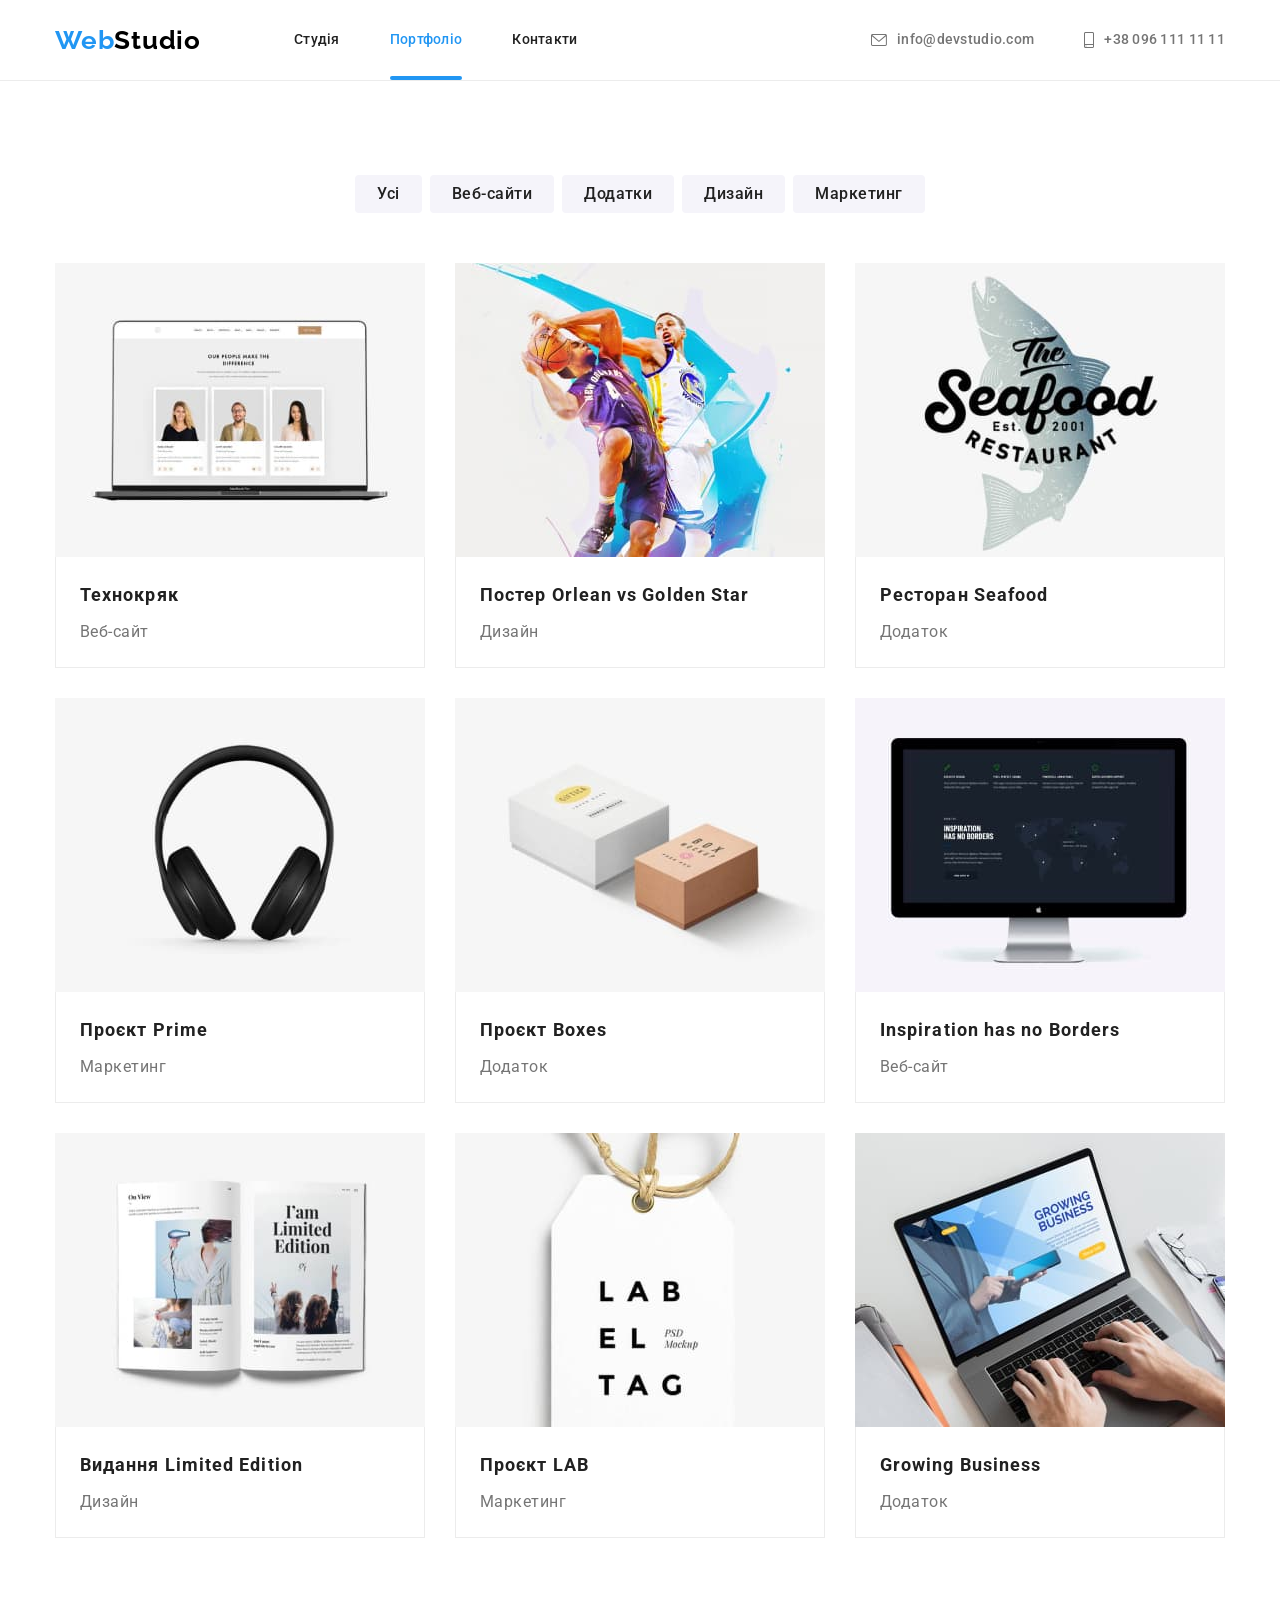
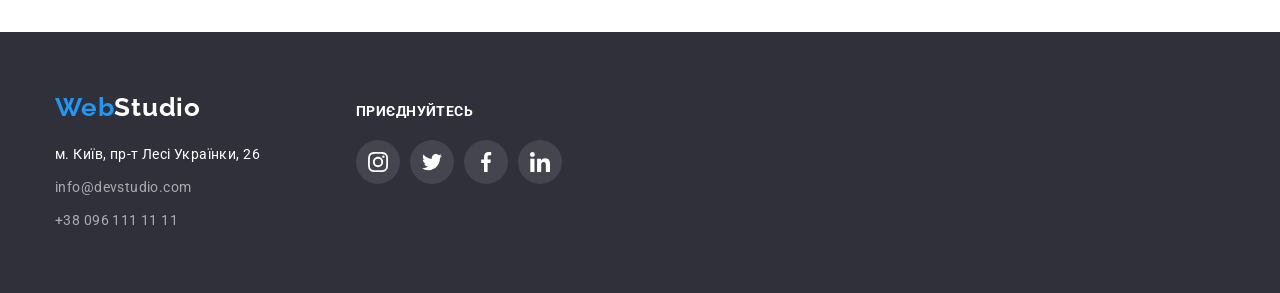
==== portfolio.html @ fbaf33d3 "Initial commit" ====
<!DOCTYPE html>
<html lang="uk">
  <head>
    <meta charset="UTF-8" />
    <meta http-equiv="X-UA-Compatible" content="IE=edge" />
    <meta name="viewport" content="width=device-width, initial-scale=1.0" />
    <title>Студія</title>
    <link rel="preconnect" href="https://fonts.googleapis.com" />
    <link rel="preconnect" href="https://fonts.gstatic.com" crossorigin />
    <link
      href="https://fonts.googleapis.com/css2?family=Raleway:wght@700&family=Roboto:wght@400;500;700;900&display=swap"
      rel="stylesheet"
    />
    <link
      rel="stylesheet"
      href="https://cdnjs.cloudflare.com/ajax/libs/modern-normalize/1.1.0/modern-normalize.css"
      integrity="sha512-Y0MM+V6ymRKN2zStTqzQ227DWhhp4Mzdo6gnlRnuaNCbc+YN/ZH0sBCLTM4M0oSy9c9VKiCvd4Jk44aCLrNS5Q=="
      crossorigin="anonymous"
      referrerpolicy="no-referrer"
    />
    <link rel="stylesheet" href="./css/styles.css" />
  </head>
  <body>
    <header class="header">
      <div class="container header-container">
        <nav class="site-nav">
          <a href="./index.html" class="logo header-logo"
            ><span class="logo-web">Web</span>Studio</a
          >
          <ul class="header-list">
            <li><a href="./index.html" class="link-nav">Студія</a></li>
            <li>
              <a href="./portfolio.html" class="link-nav current">Портфоліо</a>
            </li>
            <li><a href="#" class="link-nav">Контакти</a></li>
          </ul>
        </nav>
        <ul class="header-contacts">
          <li>
            <a href="mailto:info@devstudio.com" class="link-auth">
              <svg class="header-icon" width="16" height="12">
                <use href="./images/symbol-defs.svg#envelope"></use>
              </svg>
              info@devstudio.com</a
            >
          </li>
          <li>
            <a href="tel:+380961111111" class="link-auth">
              <svg class="header-icon" width="10" height="16">
                <use href="./images/symbol-defs.svg#smartphone"></use>
              </svg>
              +38 096 111 11 11</a
            >
          </li>
        </ul>
      </div>
    </header>
    <main>
      <section class="portfolio-section section">
        <div class="container">
          <ul class="portfolio-button">
            <li><button type="button" class="sort-button">Усі</button></li>
            <li>
              <button type="button" class="sort-button">Веб-сайти</button>
            </li>
            <li><button type="button" class="sort-button">Додатки</button></li>
            <li><button type="button" class="sort-button">Дизайн</button></li>
            <li>
              <button type="button" class="sort-button">Маркетинг</button>
            </li>
          </ul>
          <ul class="portfolio-list card-set">
            <li class="portfolio-background card-set-item">
              <a href="#" class="portfolio">
                <div class="portfolio-thumb">
                  <img
                    src="./images/tehnokrack.jpg"
                    alt="Технокряк"
                    class="portfolio-photo"
                  />
                  <div class="overlay">
                    <p class="overlay-text">
                      Ресурс пропонує комплексні пропозиції з різним рівнем
                      функціоналу та сервісів. Все це дозволить відвідувачу
                      отримати вичерпні відомості про компанію чи приватну
                      особу.
                    </p>
                  </div>
                </div>
                <div class="portfolio-wrapper">
                  <h2 class="portfolio-title">Технокряк</h2>
                  <p class="portfolio-type">Веб-сайт</p>
                </div>
              </a>
            </li>
            <li class="portfolio-background card-set-item">
              <a href="#" class="portfolio">
                <div class="portfolio-thumb">
                  <img
                    src="./images/new_orlean_vs_golden_star.jpg"
                    alt="Постер New Orlean vs Golden Star"
                    class="portfolio-photo"
                  />
                  <div class="overlay">
                    <p class="overlay-text">
                      Lorem ipsum dolor sit, amet consectetur adipisicing elit.
                      Nemo provident maiores asperiores ad alias vel ipsa autem
                      veritatis officiis, tenetur voluptatem, mollitia sed
                      temporibus magnam possimus inventore dolor quam at?
                    </p>
                  </div>
                </div>
                <div class="portfolio-wrapper">
                  <h2 class="portfolio-title">
                    Постер<span lang="en"> Orlean vs Golden Star</span>
                  </h2>
                  <p class="portfolio-type">Дизайн</p>
                </div>
              </a>
            </li>
            <li class="portfolio-background card-set-item">
              <a href="#" class="portfolio">
                <div class="portfolio-thumb">
                  <img
                    src="./images/seafood.jpg"
                    alt="Ресторан Seafood"
                    class="portfolio-photo"
                  />
                  <div class="overlay">
                    <p class="overlay-text">
                      Lorem ipsum dolor sit, amet consectetur adipisicing elit.
                      Nemo provident maiores asperiores ad alias vel ipsa autem
                      veritatis officiis, tenetur voluptatem, mollitia sed
                      temporibus magnam possimus inventore dolor quam at?
                    </p>
                  </div>
                </div>
                <div class="portfolio-wrapper">
                  <h2 class="portfolio-title">
                    Ресторан<span lang="en"> Seafood</span>
                  </h2>
                  <p class="portfolio-type">Додаток</p>
                </div>
              </a>
            </li>
            <li class="portfolio-background card-set-item">
              <a href="#" class="portfolio">
                <div class="portfolio-thumb">
                  <img
                    src="./images/prime.jpg"
                    alt="Проєкт Prime"
                    class="portfolio-photo"
                  />
                  <div class="overlay">
                    <p class="overlay-text">
                      Lorem ipsum dolor sit, amet consectetur adipisicing elit.
                      Nemo provident maiores asperiores ad alias vel ipsa autem
                      veritatis officiis, tenetur voluptatem, mollitia sed
                      temporibus magnam possimus inventore dolor quam at?
                    </p>
                  </div>
                </div>
                <div class="portfolio-wrapper">
                  <h2 class="portfolio-title">
                    Проєкт<span lang="en"> Prime</span>
                  </h2>
                  <p class="portfolio-type">Маркетинг</p>
                </div>
              </a>
            </li>
            <li class="portfolio-background card-set-item">
              <a href="#" class="portfolio">
                <div class="portfolio-thumb">
                  <img
                    src="./images/boxes.jpg"
                    alt="Проєкт Boxes"
                    class="portfolio-photo"
                  />
                  <div class="overlay">
                    <p class="overlay-text">
                      Lorem ipsum dolor sit, amet consectetur adipisicing elit.
                      Nemo provident maiores asperiores ad alias vel ipsa autem
                      veritatis officiis, tenetur voluptatem, mollitia sed
                      temporibus magnam possimus inventore dolor quam at?
                    </p>
                  </div>
                </div>
                <div class="portfolio-wrapper">
                  <h2 class="portfolio-title">
                    Проєкт<span lang="en"> Boxes</span>
                  </h2>
                  <p class="portfolio-type">Додаток</p>
                </div>
              </a>
            </li>
            <li class="portfolio-background">
              <a href="#" class="portfolio">
                <div class="portfolio-thumb">
                  <img
                    src="./images/inspiration_has_no_borders.jpg"
                    alt="Видання Limited
                    Edition"
                    class="portfolio-photo"
                  />
                  <div class="overlay">
                    <p class="overlay-text">
                      Lorem ipsum dolor sit, amet consectetur adipisicing elit.
                      Nemo provident maiores asperiores ad alias vel ipsa autem
                      veritatis officiis, tenetur voluptatem, mollitia sed
                      temporibus magnam possimus inventore dolor quam at?
                    </p>
                  </div>
                </div>
                <div class="portfolio-wrapper">
                  <h2 class="portfolio-title" lang="en">
                    Inspiration has no Borders
                  </h2>
                  <p class="portfolio-type">Веб-сайт</p>
                </div>
              </a>
            </li>
            <li class="portfolio-background">
              <a href="#" class="portfolio">
                <div class="portfolio-thumb">
                  <img
                    src="./images/limited_edition.jpg"
                    alt="Видання Limited
                    Edition"
                    class="portfolio-photo"
                  />
                  <div class="overlay">
                    <p class="overlay-text">
                      Lorem ipsum dolor sit, amet consectetur adipisicing elit.
                      Nemo provident maiores asperiores ad alias vel ipsa autem
                      veritatis officiis, tenetur voluptatem, mollitia sed
                      temporibus magnam possimus inventore dolor quam at?
                    </p>
                  </div>
                </div>
                <div class="portfolio-wrapper">
                  <h2 class="portfolio-title">
                    Видання<span lang="en"> Limited Edition</span>
                  </h2>
                  <p class="portfolio-type">Дизайн</p>
                </div>
              </a>
            </li>
            <li class="portfolio-background card-set-item">
              <a href="#" class="portfolio">
                <div class="portfolio-thumb">
                  <img
                    src="./images/lab.jpg"
                    alt="Проєкт LAB"
                    class="portfolio-photo"
                  />
                  <div class="overlay">
                    <p class="overlay-text">
                      Lorem ipsum dolor sit, amet consectetur adipisicing elit.
                      Nemo provident maiores asperiores ad alias vel ipsa autem
                      veritatis officiis, tenetur voluptatem, mollitia sed
                      temporibus magnam possimus inventore dolor quam at?
                    </p>
                  </div>
                </div>
                <div class="portfolio-wrapper">
                  <h2 class="portfolio-title">Проєкт <span>LAB</span></h2>
                  <p class="portfolio-type">Маркетинг</p>
                </div>
              </a>
            </li>
            <li class="portfolio-background card-set-item">
              <a href="#" class="portfolio">
                <div class="portfolio-thumb">
                  <img
                    src="./images/growing_business.jpg"
                    alt="Growing Business"
                    class="portfolio-photo"
                  />
                  <div class="overlay">
                    <p class="overlay-text">
                      Lorem ipsum dolor sit, amet consectetur adipisicing elit.
                      Nemo provident maiores asperiores ad alias vel ipsa autem
                      veritatis officiis, tenetur voluptatem, mollitia sed
                      temporibus magnam possimus inventore dolor quam at?
                    </p>
                  </div>
                </div>
                <div class="portfolio-wrapper">
                  <h2 lang="en" class="portfolio-title">Growing Business</h2>
                  <p class="portfolio-type">Додаток</p>
                </div>
              </a>
            </li>
          </ul>
        </div>
      </section>
    </main>
    <footer>
      <div class="container">
        <div class="footer-links">
          <div>
            <a href="./index.html" class="logo footer-logo"
              ><span class="logo-web">Web</span
              ><span class="logo-studio">Studio</span></a
            >
            <address>
              <ul class="footer-list">
                <li class="footer-item">
                  <a
                    href="https://goo.gl/maps/CPtrU1FHBa2aNyZL9"
                    target="_blank"
                    rel="noopener noreferrer nofollow"
                    class="map"
                    >м. Київ, пр-т Лесі Українки, 26</a
                  >
                </li>
                <li class="footer-item">
                  <a href="mailto:info@devstudio.com" class="communication"
                    >info@devstudio.com</a
                  >
                </li>
                <li class="footer-item">
                  <a href="tel:+380961111111" class="communication"
                    >+38 096 111 11 11</a
                  >
                </li>
              </ul>
            </address>
          </div>
          <div>
            <h3 class="socials-title">приєднуйтесь</h3>
            <ul class="footer-socials">
              <li>
                <a
                  class="footer-socials-link"
                  href="https://www.instagram.com/"
                  target="_blank"
                  rel="noopener noreferrer nofollow"
                  aria-label="іконка instagram"
                >
                  <svg class="socials-icon" width="20" height="20">
                    <use href="./images/symbol-defs.svg#instagram"></use>
                  </svg>
                </a>
              </li>
              <li>
                <a
                  class="footer-socials-link"
                  href="https://twitter.com/"
                  target="_blank"
                  rel="noopener noreferrer nofollow"
                  aria-label="іконка twitter"
                >
                  <svg class="socials-icon" width="20" height="20">
                    <use href="./images/symbol-defs.svg#twitter"></use>
                  </svg>
                </a>
              </li>
              <li>
                <a
                  class="footer-socials-link"
                  href="https://www.facebook.com/"
                  target="_blank"
                  rel="noopener noreferrer nofollow"
                  aria-label="іконка facebook"
                >
                  <svg class="socials-icon" width="20" height="20">
                    <use href="./images/symbol-defs.svg#facebook"></use>
                  </svg>
                </a>
              </li>
              <li>
                <a
                  class="footer-socials-link"
                  href="https://www.linkedin.com/"
                  target="_blank"
                  rel="noopener noreferrer nofollow"
                  aria-label="іконка linkedin"
                >
                  <svg class="socials-icon" width="20" height="20">
                    <use href="./images/symbol-defs.svg#linkedin"></use>
                  </svg>
                </a>
              </li>
            </ul>
          </div>
        </div>
      </div>
    </footer>
  </body>
</html>
---- css/styles.css ----
:root {
  --color-link: #2196f3;
  --color-title: #212121;
  --color-text: #757575;
  --indent: 30px;
  --items: 4;
  --time-change: 250ms;
  --cubic-bezier: cubic-bezier(0.4, 0, 0.2, 1);
}
h1,
h2,
h3,
h4,
h5,
h6,
p {
  margin: 0;
}
ul {
  margin: 0;
  padding: 0;
  list-style: none;
}
img {
  display: block;
}

body {
  font-family: "roboto", sans-serif;
  background-color: #ffffff;
}
.container {
  width: 1200px;
  padding-right: 15px;
  padding-left: 15px;
  margin-right: auto;
  margin-left: auto;
}
.card-set {
  display: flex;
  flex-wrap: wrap;
  gap: var(--indent);
}
.card-set-item {
  flex-basis: calc(
    (100% - var(--indent) * (var(--items) - 1)) / (var(--items))
  );
}
.header {
  border-bottom: 1px solid #ececec;
}
.header-container {
  display: flex;
  align-items: center;
}
.site-nav {
  margin-right: auto;
  display: flex;
  align-items: center;
}
.header-logo {
  margin-right: 93px;
}
.logo {
  text-decoration: none;
  font-family: "raleway", sans-serif;
  font-weight: 700;
  font-size: 26px;
  line-height: 1.19;
  letter-spacing: 0.03em;
  color: #000000;
}
.logo-web {
  color: var(--color-link);
}
.header-list {
  display: flex;
  margin-left: auto;
  gap: 50px;
}
.link-nav {
  display: block;
  text-decoration: none;
  font-weight: 500;
  font-size: 14px;
  line-height: 1.14;
  letter-spacing: 0.02em;
  color: var(--color-title);
  padding-top: 32px;
  padding-bottom: 32px;
  position: relative;
  transition-property: color;
  transition-duration: 250ms;
  transition-timing-function: var(--cubic-bezier);
}
.link-nav:hover {
  color: var(--color-link);
}
.link-nav:focus {
  color: var(--color-link);
}
.current {
  color: var(--color-link);
}
.current::after {
  position: absolute;
  left: 0;
  bottom: 0;
  content: "";
  display: block;
  width: 100%;
  height: 4px;
  border-radius: 2px;
  background-color: var(--color-link);
}
.header-contacts {
  display: flex;
  gap: 50px;
}
.link-auth {
  display: flex;
  text-decoration: none;
  font-weight: 500;
  font-size: 14px;
  line-height: 1.14;
  letter-spacing: 0.02em;
  color: #757575;
  padding-top: 32px;
  padding-bottom: 32px;
  gap: 10px;
  align-items: center;
  transition-property: color;
  transition-duration: var(--time-change);
  transition-timing-function: var(--cubic-bezier);
}
.link-auth:hover {
  color: var(--color-link);
}
.link-auth:focus {
  color: var(--color-link);
}
.header-icon {
  fill: currentColor;
}
.hero-section {
  background-color: #2f303a;
  padding-top: 200px;
  padding-bottom: 200px;
  background-image: linear-gradient(
      to right,
      rgba(47, 48, 58, 0.4),
      rgba(47, 48, 58, 0.4)
    ),
    url(../images/hero_img.jpg);
  background-repeat: no-repeat;
  background-position: center;
}
.hero-title {
  color: #ffffff;
  font-weight: 900;
  font-size: 44px;
  line-height: 1.36;
  letter-spacing: 0.06em;
  text-transform: uppercase;
  width: 696px;
  text-align: center;
  margin: auto;
  margin-bottom: 30px;
}
.hero-section button {
  display: inline-block;
  padding: 10px 32px;
  min-width: 152px;
  font-family: inherit;
  color: #ffffff;
  font-weight: 700;
  font-size: 16px;
  line-height: 1.875;
  display: flex;
  align-items: center;
  text-align: center;
  letter-spacing: 0.06em;
  background-color: var(--color-link);
  cursor: pointer;
  border: 0;
  border-radius: 4px;
  margin: auto;
  transition-property: background-color;
  transition-duration: var(--time-change);
  transition-timing-function: var(--cubic-bezier);
}
.hero-section button:hover {
  background-color: #188ce8;
}
.hero-section button:active {
  background-color: #188ce8;
}
.section {
  padding-top: 94px;
  padding-bottom: 94px;
}
.benefits-list {
  display: flex;
  gap: var(--indent);
}
.benefits-icon-background {
  display: flex;
  justify-content: center;
  align-items: center;
  width: 270px;
  height: 120px;
  background-color: #f5f4fa;
  margin-bottom: 30px;
  border-radius: 4px;
}
.benefits-title {
  position: absolute;
  white-space: nowrap;
  width: 1px;
  height: 1px;
  overflow: hidden;
  border: 0;
  padding: 0;
  clip: rect(0 0 0 0);
  clip-path: inset(50%);
  margin: -1px;
}
.benefits {
  font-weight: 700;
  font-size: 14px;
  line-height: 1.14;
  letter-spacing: 0.03em;
  text-transform: uppercase;
  color: var(--color-title);
  margin-bottom: 10px;
}

.benefits-text {
  font-size: 14px;
  line-height: 1.71;
  letter-spacing: 0.03em;
  color: var(--color-text);
  width: 270px;
}
.service-section {
  padding-top: 0;
}
.servise-title {
  font-weight: 700;
  font-size: 36px;
  line-height: 1.17;
  letter-spacing: 0.03em;
  color: var(--color-title);
  margin-bottom: 50px;
  text-align: center;
}
.service-list {
  display: flex;
  gap: var(--indent);
}
.service {
  position: relative;
}
.service-text {
  position: absolute;
  bottom: 0;
  width: 100%;
  height: 70px;
  font-weight: 700;
  font-size: 14px;
  line-height: 1.14;
  letter-spacing: 0.03em;
  text-transform: uppercase;
  display: flex;
  align-items: center;
  justify-content: center;
  color: #ffffff;
  background-color: rgba(47, 48, 58, 0.8);
}
.team-section {
  background-color: #f5f4fa;
}
.team-title {
  font-weight: 700;
  font-size: 36px;
  line-height: 1.17;
  letter-spacing: 0.03em;
  color: var(--color-title);
  margin-bottom: 50px;
  text-align: center;
}

.team-wrapper {
  padding-top: 30px;
  padding-bottom: 30px;
  box-shadow: 0px 1px 3px rgba(0, 0, 0, 0.12), 0px 1px 1px rgba(0, 0, 0, 0.14),
    0px 2px 1px rgba(0, 0, 0, 0.2);
  border-radius: 0px 0px 4px 4px;
}
.team {
  font-weight: 500;
  font-size: 16px;
  line-height: 1.19;
  letter-spacing: 0.03em;
  color: var(--color-title);
  margin-bottom: 10px;
  text-align: center;
}
.team-profession {
  font-size: 16px;
  line-height: 1.19;
  letter-spacing: 0.03em;
  color: var(--color-text);
  text-align: center;
  margin-bottom: 16px;
}
.socials {
  display: flex;
  align-items: center;
  justify-content: center;
  gap: 10px;
}
.socials-link {
  display: flex;
  justify-content: center;
  align-items: center;
  width: 44px;
  height: 44px;
  border-radius: 50%;
  background-color: #ffffff;
  color: #afb1b8;
  transition-property: background-color color;
  transition-duration: var(--time-change);
  transition-timing-function: var(--cubic-bezier);
}
.socials-link:hover,
.socials-link:focus {
  background-color: var(--color-link);
  color: #ffffff;
}
.socials-icon {
  fill: currentColor;
}

.team-background {
  background-color: #ffffff;
}
.clients-title {
  font-weight: 700;
  font-size: 36px;
  line-height: 1.17;
  letter-spacing: 0.03em;
  color: var(--color-title);
  margin-bottom: 50px;
  text-align: center;
}
.clients {
  display: flex;
  align-items: center;
  justify-content: center;
  gap: 30px;
}
.clients-background {
  display: flex;
  align-items: center;
  justify-content: center;
  width: 170px;
  height: 92px;
  outline: 1px Solid #afb1b8;
  border-radius: 4px;
  color: #afb1b8;
  transition-property: outline color;
  transition-duration: var(--time-change);
  transition-timing-function: var(--cubic-bezier);
}
.clients-background:hover,
.clients-background:focus {
  color: var(--color-link);
  outline: 1px Solid var(--color-link);
}
.clients-icon {
  fill: currentColor;
}
footer {
  background-color: #2f303a;
  padding-top: 60px;
  padding-bottom: 60px;
}
.footer-logo {
  display: block;
  margin-bottom: 20px;
}
.logo-studio {
  color: #ffffff;
}
.footer-item:not(:last-child) {
  margin-bottom: 9px;
}
.footer-links {
  display: flex;
  align-items: baseline;
  gap: 70px;
}
address {
  min-width: 231px;
}
.map {
  text-decoration: none;
  font-style: normal;
  font-size: 14px;
  line-height: 1.71;
  letter-spacing: 0.03em;
  color: #ffffff;
  transition-property: color;
  transition-duration: var(--time-change);
  transition-timing-function: var(--cubic-bezier);
}
.map:hover {
  color: var(--color-link);
}
.map:focus {
  color: var(--color-link);
}
.communication {
  text-decoration: none;
  font-style: normal;
  font-size: 14px;
  line-height: 1.71;
  letter-spacing: 0.03em;
  color: rgba(255, 255, 255, 0.6);
  transition-property: color;
  transition-duration: var(--time-change);
  transition-timing-function: var(--cubic-bezier);
}
.communication:hover {
  color: var(--color-link);
}
.communication:focus {
  color: var(--color-link);
}
.footer-socials {
  display: flex;
  align-items: center;
  justify-content: center;
  gap: 10px;
}
.footer-socials-link {
  display: flex;
  justify-content: center;
  align-items: center;
  width: 44px;
  height: 44px;
  border-radius: 50%;
  background-color: rgba(255, 255, 255, 0.1);
  color: #ffffff;
  transition-property: background-color;
  transition-duration: var(--time-change);
  transition-timing-function: var(--cubic-bezier);
}
.footer-socials-link:hover,
.footer-socials-link:focus {
  background-color: var(--color-link);
}
.socials-title {
  font-weight: 700;
  font-size: 14px;
  text-transform: uppercase;
  line-height: 1.14;
  letter-spacing: 0.03em;
  color: #ffffff;
  margin-bottom: 20px;
}
.backdrop {
  position: fixed;
  top: 0;
  left: 0;
  width: 100%;
  height: 100%;
  background-color: rgba(0, 0, 0, 0.2);
  transition-duration: var(--time-change);
  transition-timing-function: var(--cubic-bezier);
}
.backdrop.is-hidden {
  opacity: 0;
  visibility: hidden;
  pointer-events: none;
}
.modal {
  position: absolute;
  top: 50%;
  left: 50%;
  transform: translate(-50%, -50%);
  width: 528px;
  height: 581px;
  background-color: #ffffff;
  border-radius: 4px;
  box-shadow: 0px 1px 3px rgba(0, 0, 0, 0.12), 0px 1px 1px rgba(0, 0, 0, 0.14),
    0px 2px 1px rgba(0, 0, 0, 0.2);
}
.modal-btn {
  position: absolute;
  top: 8px;
  right: 8px;
  padding: 0;
  display: inline-flex;
  align-items: center;
  justify-content: center;
  cursor: pointer;
  width: 30px;
  height: 30px;
  border-radius: 50%;
  border: 1px solid rgba(0, 0, 0, 0.1);
  background-color: #ffffff;
}
.modal-icon {
  fill: #000000;
}
.portfolio-button {
  display: flex;
  gap: 8px;
  margin-bottom: 50px;
  justify-content: center;
}
.sort-button {
  display: inline-block;
  padding: 6px 22px;
  font-family: inherit;
  font-weight: 500;
  font-size: 16px;
  line-height: 1.63;
  letter-spacing: 0.03em;
  color: #212121;
  background-color: #f5f4fa;
  cursor: pointer;
  border-radius: 4px;
  border: 0;
  transition-property: background-color color box-shadow;
  transition-duration: var(--time-change);
  transition-timing-function: var(--cubic-bezier);
}
.sort-button:hover {
  color: #ffffff;
  background-color: var(--color-link);
  box-shadow: 0px 3px 1px rgba(0, 0, 0, 0.1), 0px 1px 2px rgba(0, 0, 0, 0.08),
    0px 2px 2px rgba(0, 0, 0, 0.12);
}
.sort-button:focus {
  color: #ffffff;
  background-color: var(--color-link);
  box-shadow: 0px 3px 1px rgba(0, 0, 0, 0.1), 0px 1px 2px rgba(0, 0, 0, 0.08),
    0px 2px 2px rgba(0, 0, 0, 0.12);
}
.portfolio-list {
  --items: 9;
}
.portfolio-background {
  background-color: #ffffff;
  transition-property: box-shadow;
}
.portfolio-background:hover {
  box-shadow: 0px 1px 1px rgba(0, 0, 0, 0.12), 0px 4px 4px rgba(0, 0, 0, 0.06),
    1px 4px 6px rgba(0, 0, 0, 0.16);
  border-radius: 0px 0px 4px 4px;
}
.portfolio {
  text-decoration: none;
}
.portfolio-thumb {
  position: relative;
  overflow: hidden;
}
.overlay {
  position: absolute;
  top: 0;
  left: 0;
  transform: translateY(100%);
  width: 100%;
  height: 100%;
  padding-right: 24px;
  padding-left: 24px;
  display: flex;
  align-items: center;
  font-weight: 400;
  font-size: 18px;
  line-height: 1.56;
  letter-spacing: 0.03em;
  color: #ffffff;
  background-color: rgba(33, 150, 243, 0.9);
  transition-duration: var(--time-change);
  transition-timing-function: cubic-bezier(0.4, 0, 0.2, 1);
}
.portfolio:hover .overlay {
  transform: translateY(0);
}
.portfolio-wrapper {
  padding-top: 20px;
  padding-bottom: 20px;
  padding-left: 24px;
  padding-right: 24px;
  border: 1px solid #ececec;
  border-top: none;
}
.portfolio-title {
  font-weight: 700;
  font-size: 18px;
  line-height: 2;
  letter-spacing: 0.06em;
  color: var(--color-title);
  margin-bottom: 4px;
}
.portfolio-type {
  font-size: 16px;
  line-height: 1.88;
  letter-spacing: 0.03em;
  color: var(--color-text);
}
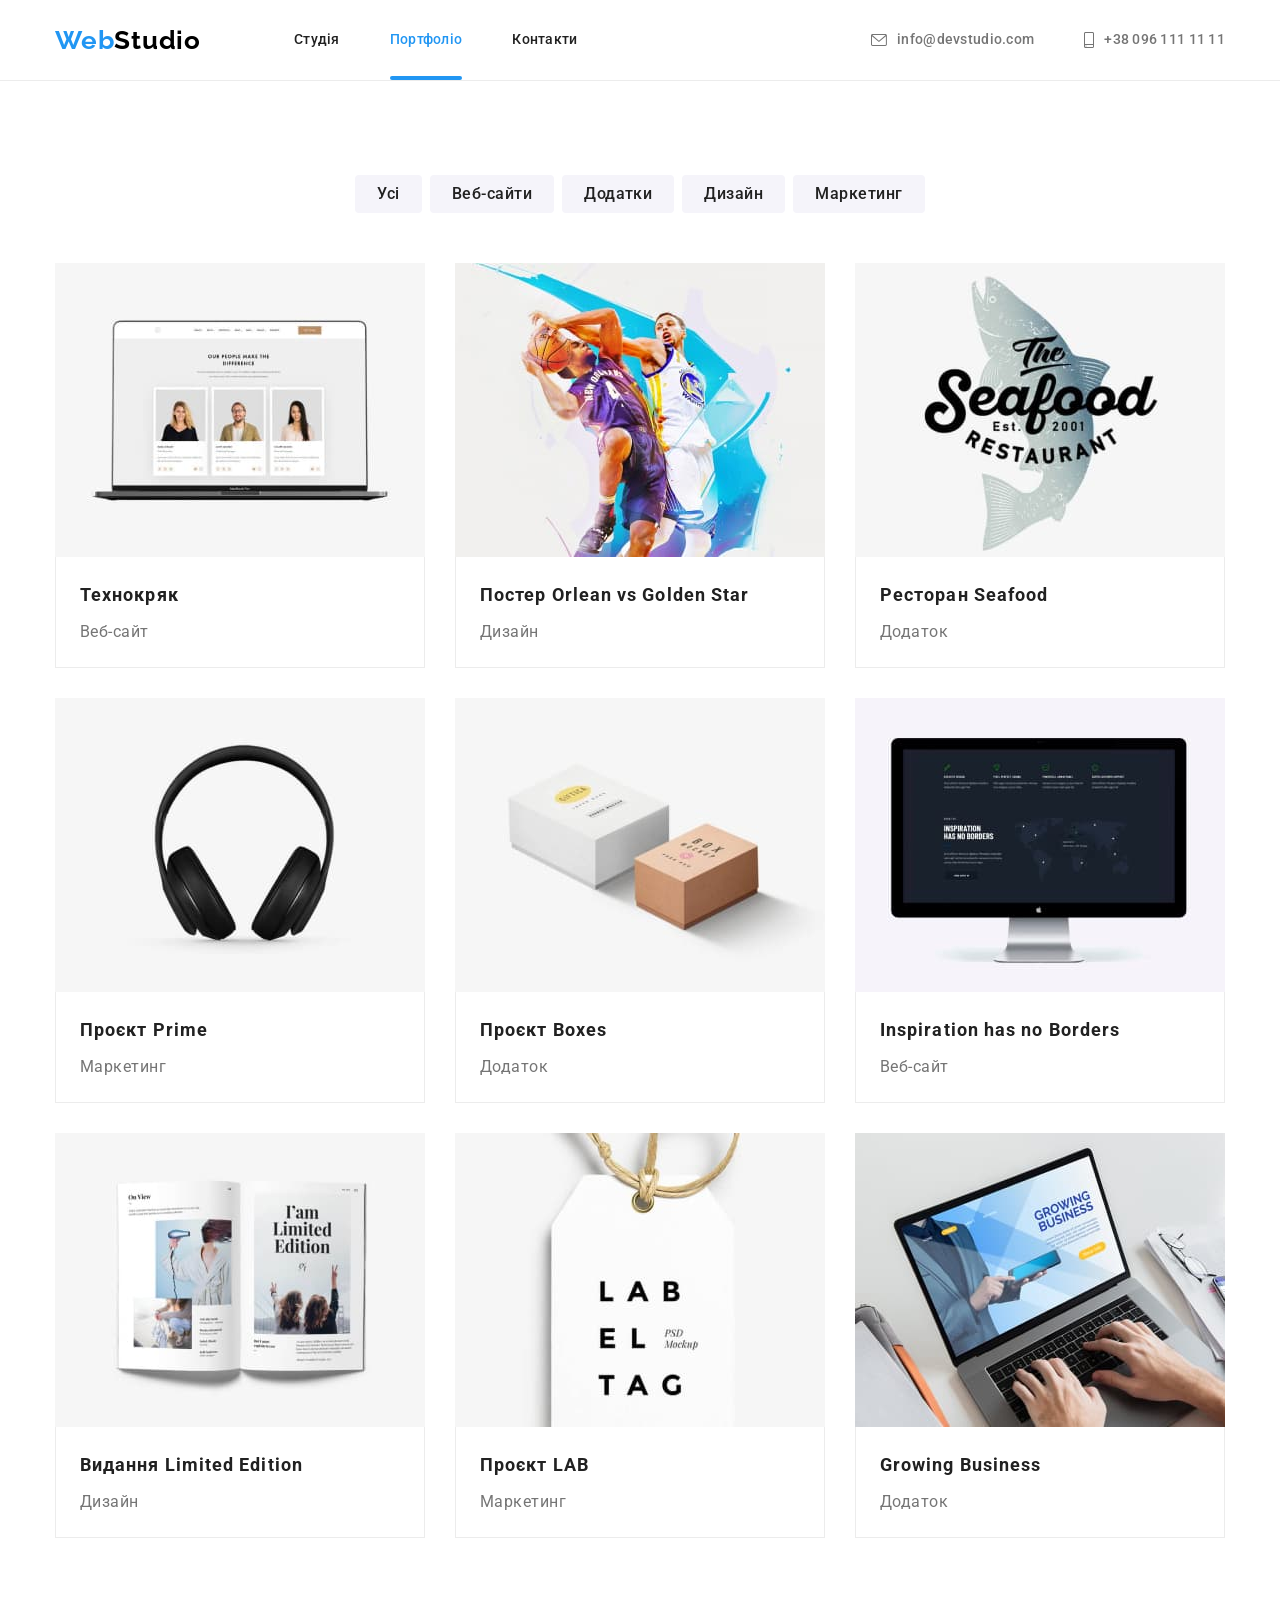
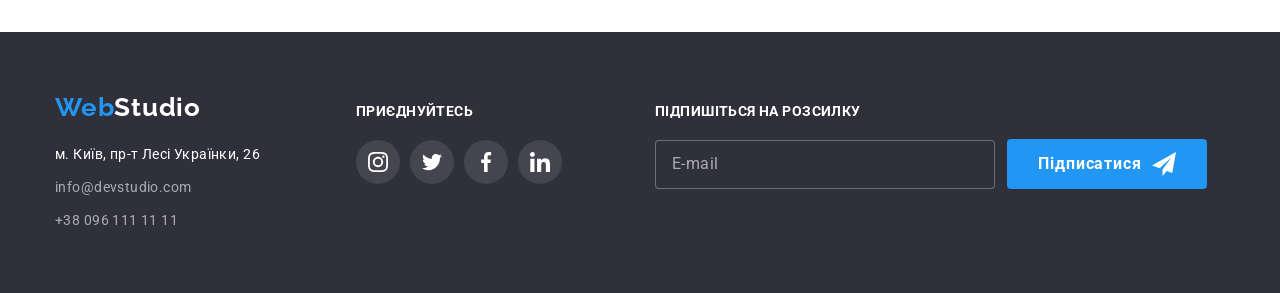
==== commit 6f684122: "homework" ====
--- a/portfolio.html
+++ b/portfolio.html
@@ -297,92 +297,118 @@
     </main>
     <footer>
       <div class="container">
-        <div class="footer-links">
-          <div>
-            <a href="./index.html" class="logo footer-logo"
-              ><span class="logo-web">Web</span
-              ><span class="logo-studio">Studio</span></a
-            >
-            <address>
-              <ul class="footer-list">
-                <li class="footer-item">
+        <div class="footer-row">
+          <div class="footer-links">
+            <div>
+              <a href="./index.html" class="logo footer-logo"
+                ><span class="logo-web">Web</span
+                ><span class="logo-studio">Studio</span></a
+              >
+              <address>
+                <ul class="footer-list">
+                  <li class="footer-item">
+                    <a
+                      href="https://goo.gl/maps/CPtrU1FHBa2aNyZL9"
+                      target="_blank"
+                      rel="noopener noreferrer nofollow"
+                      class="map"
+                      >м. Київ, пр-т Лесі Українки, 26</a
+                    >
+                  </li>
+                  <li class="footer-item">
+                    <a href="mailto:info@devstudio.com" class="communication"
+                      >info@devstudio.com</a
+                    >
+                  </li>
+                  <li class="footer-item">
+                    <a href="tel:+380961111111" class="communication"
+                      >+38 096 111 11 11</a
+                    >
+                  </li>
+                </ul>
+              </address>
+            </div>
+            <div>
+              <h3 class="footer-block-title">приєднуйтесь</h3>
+              <ul class="footer-socials">
+                <li>
                   <a
-                    href="https://goo.gl/maps/CPtrU1FHBa2aNyZL9"
+                    class="footer-socials-link"
+                    href="https://www.instagram.com/"
                     target="_blank"
                     rel="noopener noreferrer nofollow"
-                    class="map"
-                    >м. Київ, пр-т Лесі Українки, 26</a
+                    aria-label="іконка instagram"
                   >
+                    <svg class="socials-icon" width="20" height="20">
+                      <use href="./images/symbol-defs.svg#instagram"></use>
+                    </svg>
+                  </a>
                 </li>
-                <li class="footer-item">
-                  <a href="mailto:info@devstudio.com" class="communication"
-                    >info@devstudio.com</a
+                <li>
+                  <a
+                    class="footer-socials-link"
+                    href="https://twitter.com/"
+                    target="_blank"
+                    rel="noopener noreferrer nofollow"
+                    aria-label="іконка twitter"
                   >
+                    <svg class="socials-icon" width="20" height="20">
+                      <use href="./images/symbol-defs.svg#twitter"></use>
+                    </svg>
+                  </a>
                 </li>
-                <li class="footer-item">
-                  <a href="tel:+380961111111" class="communication"
-                    >+38 096 111 11 11</a
+                <li>
+                  <a
+                    class="footer-socials-link"
+                    href="https://www.facebook.com/"
+                    target="_blank"
+                    rel="noopener noreferrer nofollow"
+                    aria-label="іконка facebook"
                   >
+                    <svg class="socials-icon" width="20" height="20">
+                      <use href="./images/symbol-defs.svg#facebook"></use>
+                    </svg>
+                  </a>
+                </li>
+                <li>
+                  <a
+                    class="footer-socials-link"
+                    href="https://www.linkedin.com/"
+                    target="_blank"
+                    rel="noopener noreferrer nofollow"
+                    aria-label="іконка linkedin"
+                  >
+                    <svg class="socials-icon" width="20" height="20">
+                      <use href="./images/symbol-defs.svg#linkedin"></use>
+                    </svg>
+                  </a>
                 </li>
               </ul>
-            </address>
+            </div>
           </div>
           <div>
-            <h3 class="socials-title">приєднуйтесь</h3>
-            <ul class="footer-socials">
-              <li>
-                <a
-                  class="footer-socials-link"
-                  href="https://www.instagram.com/"
-                  target="_blank"
-                  rel="noopener noreferrer nofollow"
-                  aria-label="іконка instagram"
+            <form class="subscription">
+              <div class="subscription-block">
+                <label
+                  for="e-mail"
+                  class="subscription-label footer-block-title"
+                  >підпишіться на розсилку</label
                 >
-                  <svg class="socials-icon" width="20" height="20">
-                    <use href="./images/symbol-defs.svg#instagram"></use>
-                  </svg>
-                </a>
-              </li>
-              <li>
-                <a
-                  class="footer-socials-link"
-                  href="https://twitter.com/"
-                  target="_blank"
-                  rel="noopener noreferrer nofollow"
-                  aria-label="іконка twitter"
-                >
-                  <svg class="socials-icon" width="20" height="20">
-                    <use href="./images/symbol-defs.svg#twitter"></use>
-                  </svg>
-                </a>
-              </li>
-              <li>
-                <a
-                  class="footer-socials-link"
-                  href="https://www.facebook.com/"
-                  target="_blank"
-                  rel="noopener noreferrer nofollow"
-                  aria-label="іконка facebook"
-                >
-                  <svg class="socials-icon" width="20" height="20">
-                    <use href="./images/symbol-defs.svg#facebook"></use>
-                  </svg>
-                </a>
-              </li>
-              <li>
-                <a
-                  class="footer-socials-link"
-                  href="https://www.linkedin.com/"
-                  target="_blank"
-                  rel="noopener noreferrer nofollow"
-                  aria-label="іконка linkedin"
-                >
-                  <svg class="socials-icon" width="20" height="20">
-                    <use href="./images/symbol-defs.svg#linkedin"></use>
-                  </svg>
-                </a>
-              </li>
-            </ul>
+                <input
+                  type="email"
+                  name="e-mail"
+                  id="e-mail"
+                  placeholder="E-mail"
+                  class="subscription-input"
+                />
+              </div>
+              <button type="submit" class="subscription-button">
+                Підписатися
+                <svg class="subscription-icon" width="24" height="24">
+                  <use href="./images/symbol-defs.svg#icon-send"></use>
+                </svg>
+              </button>
+            </form>
           </div>
         </div>
       </div>
--- a/css/styles.css
+++ b/css/styles.css
@@ -213,7 +213,7 @@
   margin-bottom: 30px;
   border-radius: 4px;
 }
-.benefits-title {
+.visually-hidden {
   position: absolute;
   white-space: nowrap;
   width: 1px;
@@ -386,6 +386,11 @@
   padding-top: 60px;
   padding-bottom: 60px;
 }
+.footer-row {
+  display: flex;
+  align-items: baseline;
+  gap: 93px;
+}
 .footer-logo {
   display: block;
   margin-bottom: 20px;
@@ -461,7 +466,7 @@
 .footer-socials-link:focus {
   background-color: var(--color-link);
 }
-.socials-title {
+.footer-block-title {
   font-weight: 700;
   font-size: 14px;
   text-transform: uppercase;
@@ -469,6 +474,65 @@
   letter-spacing: 0.03em;
   color: #ffffff;
   margin-bottom: 20px;
+}
+.subscription {
+  display: flex;
+  align-items: flex-end;
+  gap: 12px;
+}
+.subscription-block {
+  display: flex;
+  flex-direction: column;
+}
+.subscription-input {
+  padding-left: 16px;
+  padding-top: 14px;
+  padding-bottom: 14px;
+  padding-right: 0;
+  border: solid 1px;
+  border-radius: 4px;
+  color: rgba(255, 255, 255, 0.3);
+  background-color: #2f303a;
+  width: 340px;
+}
+.subscription-input::placeholder {
+  font-size: 16px;
+  line-height: 1.25;
+  letter-spacing: 0.03em;
+  color: rgba(255, 255, 255, 0.6);
+}
+.subscription-button {
+  display: flex;
+  font-family: inherit;
+  align-items: center;
+  justify-content: center;
+  gap: 10px;
+  margin: 0;
+  padding: 0;
+  background-color: var(--color-link);
+  cursor: pointer;
+  border: 0;
+  border-radius: 4px;
+  width: 200px;
+  height: 50px;
+  font-weight: 700;
+  font-size: 16px;
+  line-height: 1.875;
+  letter-spacing: 0.06em;
+  color: #ffffff;
+  transition-property: background-color;
+  transition-duration: var(--time-change);
+  transition-timing-function: var(--cubic-bezier);
+}
+.subscription-button:hover {
+  background-color: #188ce8;
+}
+.subscription-button:active {
+  background-color: #188ce8;
+}
+
+.subscription-icon {
+  fill: #ffffff;
 }
 .backdrop {
   position: fixed;
@@ -492,12 +556,13 @@
   transform: translate(-50%, -50%);
   width: 528px;
   height: 581px;
+  padding: 40px;
   background-color: #ffffff;
   border-radius: 4px;
   box-shadow: 0px 1px 3px rgba(0, 0, 0, 0.12), 0px 1px 1px rgba(0, 0, 0, 0.14),
     0px 2px 1px rgba(0, 0, 0, 0.2);
 }
-.modal-btn {
+.modal-button-close {
   position: absolute;
   top: 8px;
   right: 8px;
@@ -511,9 +576,151 @@
   border-radius: 50%;
   border: 1px solid rgba(0, 0, 0, 0.1);
   background-color: #ffffff;
+  transition: fill var(--time-change);
+  transition-timing-function: fill var(--cubic-bezier);
+}
+.modal-button-close:hover {
+  fill: var(--color-link);
+}
+.modal-button-close:focus {
+  fill: var(--color-link);
+}
+.modal-title {
+  display: block;
+  font-weight: 700;
+  font-size: 20px;
+  line-height: 1.15;
+  letter-spacing: 0.03em;
+  text-align: center;
+  padding-bottom: 12px;
+}
+.modal-label {
+  display: block;
+  padding-bottom: 4px;
+  font-size: 12px;
+  line-height: 1.17;
+  letter-spacing: 0.01em;
+  color: var(--color-text);
+}
+.modal-elements {
+  position: relative;
+  display: flex;
+  flex-direction: column;
+}
+.modal-input {
+  padding: 0;
+  padding-left: 42px;
+  height: 40px;
+  margin-bottom: 10px;
+  border-radius: 4px;
+  border: 1px solid rgba(33, 33, 33, 0.2);
+  cursor: pointer;
+  outline: 1px solid transparent;
+  outline-offset: -1px;
+  transition: outline var(--time-change);
+  transition-timing-function: outline var(--cubic-bezier);
+}
+.modal-input:focus {
+  outline-color: #2196f3;
 }
 .modal-icon {
+  position: absolute;
+  top: 11px;
+  left: 12px;
+  display: inline-block;
   fill: #000000;
+  transition: fill var(--time-change);
+  transition-timing-function: fill var(--cubic-bezier);
+}
+.modal-input:focus + .modal-icon {
+  fill: var(--color-link);
+}
+.modal-textarea {
+  border-radius: 4px;
+  padding: 12px 16px;
+  border: 1px solid rgba(33, 33, 33, 0.2);
+  resize: none;
+  cursor: pointer;
+  outline: 1px solid transparent;
+  outline-offset: -1px;
+  transition: outline var(--time-change);
+  transition-timing-function: outline var(--cubic-bezier);
+}
+.modal-textarea:focus {
+  outline-color: #2196f3;
+}
+.modal-textarea::placeholder {
+  font-size: 12px;
+  line-height: 1.17;
+  letter-spacing: 0.01em;
+  color: rgba(117, 117, 117, 0.5);
+}
+.modal-group {
+  margin-bottom: 20px;
+}
+.modal-checkbox {
+  display: flex;
+  align-items: center;
+  justify-content: center;
+  gap: 8.38px;
+  margin-bottom: 30px;
+}
+.modal-checkbox-input {
+  appearance: none;
+  width: 16px;
+  height: 15px;
+  outline: 2px solid transparent;
+  outline-offset: -2px;
+  border: 2px solid #212121;
+  border-radius: 2px;
+  background-position: center;
+  background-repeat: no-repeat;
+  background-size: 0;
+  background-image: url("data:image/svg+xml,%3Csvg width='13' height='10' viewBox='0 0 13 10' fill='none' xmlns='http://www.w3.org/2000/svg'%3E%3Cpath d='M1.95703 4.75166L1.88825 4.68604L1.81923 4.75141L0.93123 5.59258L0.854858 5.66492L0.930974 5.73753L4.42671 9.07236L4.49574 9.1382L4.56476 9.07236L12.069 1.91352L12.1449 1.84116L12.069 1.76881L11.1873 0.927644L11.1183 0.861826L11.0493 0.927611L4.49577 7.17353L1.95703 4.75166Z' fill='white' stroke='white' stroke-width='0.2'/%3E%3C/svg%3E");
+  transition: background-size var(--time-change),
+    outline-color var(--time-change), background-color var(--time-change);
+  transition-timing-function: var(--cubic-bezier),
+    outline-color var(--cubic-bezier), background-color var(--cubic-bezier);
+}
+.modal-checkbox-input:checked {
+  outline-color: var(--color-link);
+  background-color: var(--color-link);
+
+  background-size: 11px 8px;
+}
+.modal-checkbox-label {
+  font-size: 14px;
+  line-height: 1.71;
+  letter-spacing: 0.03em;
+  color: var(--color-text);
+}
+.modal-button {
+  display: flex;
+  font-family: inherit;
+  align-items: center;
+  justify-content: center;
+  margin: auto;
+  padding: 0;
+  background-color: var(--color-link);
+  cursor: pointer;
+  border: 0;
+  border-radius: 4px;
+  width: 200px;
+  height: 50px;
+  font-weight: 700;
+  font-size: 16px;
+  line-height: 1.875;
+  letter-spacing: 0.06em;
+  color: #ffffff;
+  transition-property: background-color;
+  transition-duration: var(--time-change);
+  transition-timing-function: var(--cubic-bezier);
+}
+.modal-button:hover {
+  background-color: #188ce8;
+}
+.modal-button:active {
+  background-color: #188ce8;
 }
 .portfolio-button {
   display: flex;
